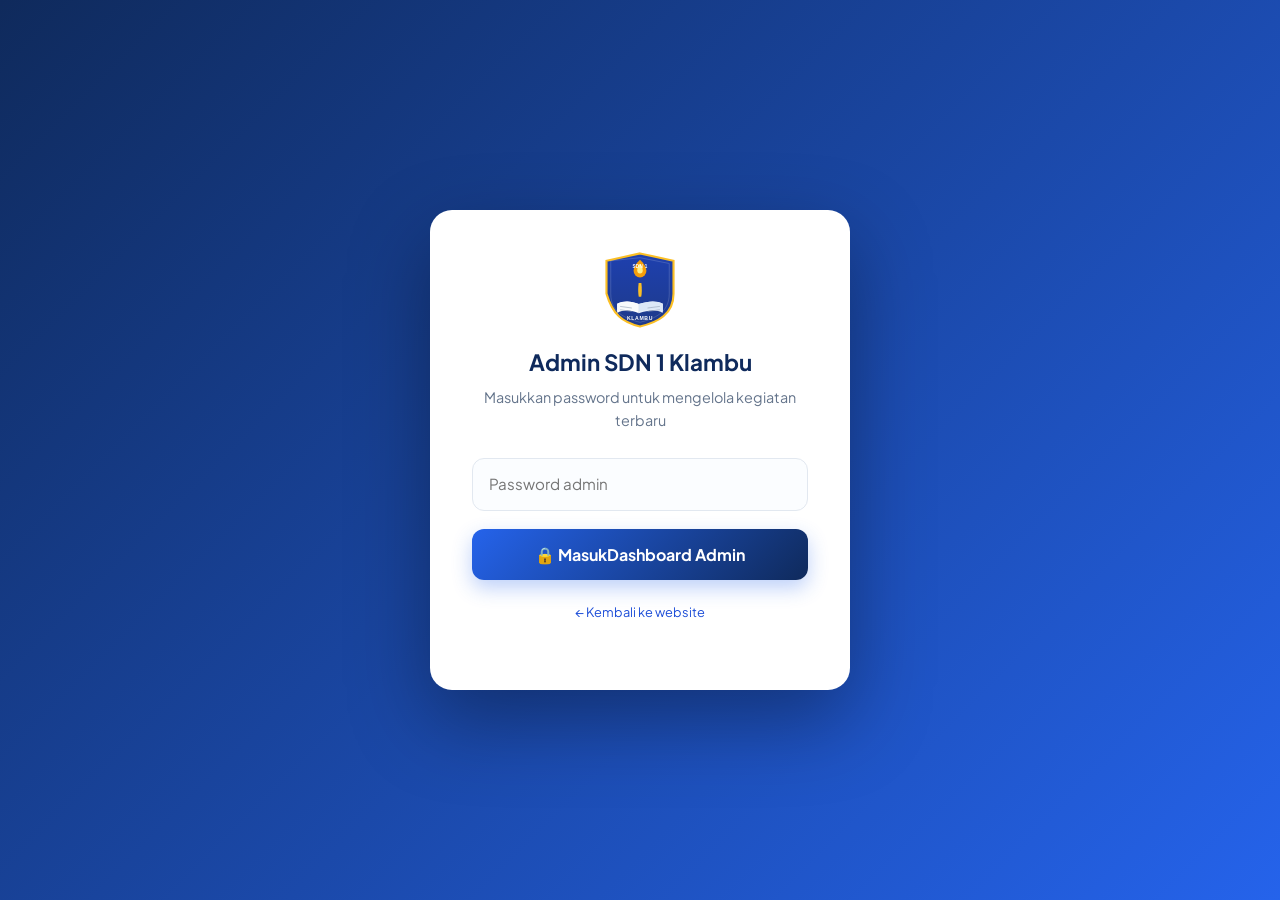
==== admin.html @ ebcdf9fa "Tambah panel admin + API kegiatan (simpan ke GitHub)" ====
<!DOCTYPE html>
<html lang="id">
<head>
<meta charset="UTF-8">
<meta name="viewport" content="width=device-width, initial-scale=1.0">
<title>Admin — SDN 1 Klambu</title>
<meta name="robots" content="noindex, nofollow">
<link rel="icon" type="image/svg+xml" href="assets/img/logo.svg">
<link href="https://fonts.googleapis.com/css2?family=Plus+Jakarta+Sans:wght@400;500;600;700;800&display=swap" rel="stylesheet">
<style>
:root{
  --blue-900:#0f2a5c;--blue-700:#1d4ed8;--blue-600:#2563eb;--blue-50:#eff6ff;--blue-100:#dbeafe;
  --gold-500:#f59e0b;--gold-400:#fbbf24;--green-500:#10b981;--red-500:#ef4444;
  --ink:#1e293b;--mute:#64748b;--bg:#f6f8fc;--card:#fff;--line:#e2e8f0;--radius:16px;
  --shadow-sm:0 2px 10px rgba(15,42,92,.07);--shadow-md:0 10px 30px rgba(15,42,92,.12);
}
*{margin:0;padding:0;box-sizing:border-box}
body{font-family:'Plus Jakarta Sans','Segoe UI',system-ui,sans-serif;background:var(--bg);color:var(--ink);line-height:1.6}
a{color:var(--blue-700);text-decoration:none}
img{max-width:100%;display:block}

/* login */
.login-wrap{min-height:100vh;display:grid;place-items:center;background:linear-gradient(135deg,var(--blue-900),var(--blue-600));padding:1.5rem}
.login-card{background:#fff;border-radius:22px;padding:2.6rem;max-width:420px;width:100%;box-shadow:0 30px 80px rgba(0,0,0,.35);text-align:center}
.login-card img{width:78px;margin:0 auto 1rem}
.login-card h1{font-size:1.4rem;color:var(--blue-900);margin-bottom:.3rem}
.login-card p{color:var(--mute);font-size:.9rem;margin-bottom:1.6rem}
.input{width:100%;padding:.85rem 1.05rem;border:1.5px solid var(--line);border-radius:12px;font:inherit;font-size:.95rem;background:#fbfdff;transition:.2s}
.input:focus{outline:none;border-color:var(--blue-600);box-shadow:0 0 0 4px var(--blue-100)}
.btn{display:inline-flex;align-items:center;justify-content:center;gap:.5rem;padding:.8rem 1.4rem;border:none;border-radius:12px;font:inherit;font-weight:700;cursor:pointer;transition:.2s}
.btn-primary{background:linear-gradient(135deg,var(--blue-600),var(--blue-900));color:#fff;width:100%;box-shadow:0 8px 20px rgba(37,99,235,.3)}
.btn-primary:hover{transform:translateY(-2px)}
.btn-gold{background:linear-gradient(135deg,var(--gold-400),var(--gold-500));color:#3b2705}
.btn-red{background:var(--red-500);color:#fff}
.btn-sm{padding:.5rem .9rem;font-size:.85rem;border-radius:10px}
.error-msg{background:#fef2f2;color:#b91c1c;border:1px solid #fecaca;padding:.7rem 1rem;border-radius:10px;font-size:.88rem;margin-top:1rem;display:none}

/* dashboard */
.header{background:var(--blue-900);color:#fff;padding:1rem 0}
.header .wrap{width:min(1080px,94%);margin:auto;display:flex;align-items:center;justify-content:space-between;gap:1rem;flex-wrap:wrap}
.header .brand{display:flex;gap:.75rem;align-items:center}
.header img{width:44px;height:44px}
.header strong{display:block;font-size:1.05rem}
.header span{font-size:.75rem;color:#9db6e4;letter-spacing:.05em}
.dash{width:min(1080px,94%);margin:2rem auto 4rem}
.panel{background:var(--card);border:1px solid var(--line);border-radius:var(--radius);box-shadow:var(--shadow-sm);padding:1.8rem;margin-bottom:1.6rem}
.panel h2{font-size:1.15rem;color:var(--blue-900);margin-bottom:1.2rem;display:flex;align-items:center;gap:.6rem}
label{display:block;font-weight:600;font-size:.86rem;margin:.9rem 0 .35rem;color:var(--blue-900)}
textarea.input{resize:vertical;min-height:110px}
.row{display:grid;grid-template-columns:1fr 1fr;gap:1rem}
.form-actions{display:flex;gap:.8rem;margin-top:1.4rem;flex-wrap:wrap}
.hidden{display:none!important}

/* preview upload */
.up-zone{border:2px dashed var(--line);border-radius:14px;padding:1.2rem;text-align:center;color:var(--mute);font-size:.9rem;cursor:pointer;transition:.2s;margin-top:.4rem}
.up-zone:hover{border-color:var(--blue-600);color:var(--blue-700);background:var(--blue-50)}
.up-preview{margin-top:.9rem;display:none}
.up-preview img{max-height:180px;margin:auto;border-radius:10px;box-shadow:var(--shadow-sm)}

/* list kegiatan */
.keg-item{display:flex;gap:1.1rem;padding:1rem;border:1px solid var(--line);border-radius:14px;margin-bottom:.9rem;align-items:center;background:#fbfdff}
.keg-item img{width:110px;height:78px;object-fit:cover;border-radius:10px;flex-shrink:0}
.keg-item .info{flex:1;min-width:0}
.keg-item h3{font-size:.98rem;color:var(--blue-900);line-height:1.35}
.keg-item .meta{font-size:.78rem;color:var(--mute);margin:.25rem 0 .5rem}
.keg-item .acts{display:flex;gap:.5rem;flex-shrink:0}
.badge{display:inline-block;font-size:.72rem;font-weight:700;padding:.15rem .6rem;border-radius:999px;background:var(--blue-50);color:var(--blue-700);border:1px solid var(--blue-100)}
.toast{position:fixed;bottom:1.4rem;left:50%;transform:translateX(-50%) translateY(80px);background:var(--ink);color:#fff;padding:.8rem 1.5rem;border-radius:999px;font-size:.9rem;box-shadow:var(--shadow-md);transition:.35s;opacity:0;z-index:99}
.toast.show{transform:translateX(-50%);opacity:1}
@media(max-width:640px){.row{grid-template-columns:1fr}.keg-item{flex-direction:column;align-items:stretch}.keg-item .acts{justify-content:flex-end}}
</style>
</head>
<body>

<!-- ============ LOGIN ============ -->
<div class="login-wrap" id="loginView">
  <div class="login-card">
    <img src="assets/img/logo.svg" alt="Logo SDN 1 Klambu">
    <h1>Admin SDN 1 Klambu</h1>
    <p>Masukkan password untuk mengelola kegiatan terbaru</p>
    <form id="loginForm">
      <input class="input" type="password" id="pwd" placeholder="Password admin" autocomplete="current-password" required>
      <div class="error-msg" id="loginErr">Password salah, coba lagi.</div>
      <button class="btn btn-primary" style="margin-top:1.1rem" type="submit">🔒 MasukDashboard Admin</button>
    </form>
    <p style="margin-top:1.4rem;font-size:.8rem"><a href="index.html">← Kembali ke website</a></p>
  </div>
</div>

<!-- ============ DASHBOARD ============ -->
<div id="dashView" class="hidden">
  <header class="header">
    <div class="wrap">
      <div class="brand">
        <img src="assets/img/logo.svg" alt="">
        <div><strong>Dashboard Admin</strong><span>SDN 1 KLAMBU · Kelola Kegiatan</span></div>
      </div>
      <div style="display:flex;gap:.6rem;flex-wrap:wrap">
        <a href="index.html" class="btn btn-sm" style="background:rgba(255,255,255,.14);color:#fff">Lihat Website ↗</a>
        <button class="btn btn-sm btn-gold" id="logoutBtn">Keluar</button>
      </div>
    </div>
  </header>

  <main class="dash">
    <!-- Form tambah/edit -->
    <div class="panel">
      <h2 id="formTitle">➕ Tambah Kegiatan Baru</h2>
      <form id="kegForm">
        <input type="hidden" id="itemId">
        <div class="row">
          <div>
            <label for="fJudul">Judul Kegiatan *</label>
            <input class="input" id="fJudul" required placeholder="cth: Lomba Ceria HUT RI ke-80">
          </div>
          <div>
            <label for="fTanggal">Tanggal *</label>
            <input class="input" id="fTanggal" type="date" required>
          </div>
        </div>
        <div class="row">
          <div>
            <label for="fKategori">Kategori</label>
            <select class="input" id="fKategori">
              <option>Kegiatan</option>
              <option>Prestasi</option>
              <option>Kurikulum</option>
              <option>Pengumuman</option>
            </select>
          </div>
          <div>
            <label for="fGambar">Foto Kegiatan</label>
            <div class="up-zone" id="upZone">📷 Klik untuk pilih foto (JPG/PNG, maks 4MB)</div>
            <input type="file" id="fGambar" accept="image/*" class="hidden">
            <div class="up-preview" id="upPreview"><img alt="pratinjau"></div>
            <input type="hidden" id="fGambarUrl">
          </div>
        </div>
        <label for="fIsi">Isi / Ringkasan *</label>
        <textarea class="input" id="fIsi" required placeholder="Tulis cerita atau ringkasan kegiatan..."></textarea>
        <div class="form-actions">
          <button type="submit" class="btn btn-primary" style="width:auto" id="saveBtn">💾 Simpan Kegiatan</button>
          <button type="button" class="btn btn-sm" id="resetBtn" style="background:var(--line);color:var(--ink)">Bersihkan Form</button>
        </div>
      </form>
    </div>

    <!-- Daftar kegiatan -->
    <div class="panel">
      <h2>📋 Daftar Kegiatan <span class="badge" id="cnt">0</span></h2>
      <div id="list">Memuat…</div>
    </div>
  </main>
  <div class="toast" id="toast"></div>
</div>

<script>
const API = '/api/kegiatan';
let sessionPwd = sessionStorage.getItem('adminPwd') || '';
let editingId = null;

const $ = s => document.querySelector(s);

function toast(msg, ok=true){
  const t = $('#toast');
  t.textContent = msg;
  t.style.background = ok ? '#10b981' : '#ef4444';
  t.classList.add('show');
  setTimeout(()=>t.classList.remove('show'), 2600);
}

async function api(action, extra={}){
  const res = await fetch(API, {
    method:'POST',
    headers:{'Content-Type':'application/json','X-Admin-Password':sessionPwd},
    body: JSON.stringify({action, ...extra})
  });
  const json = await res.json().catch(()=>({error:' Respons tidak valid'}));
  if(!res.ok) throw new Error(json.error || 'Gagal terhubung');
  return json;
}

/* ---------- LOGIN ---------- */
$('#loginForm').addEventListener('submit', async e=>{
  e.preventDefault();
  sessionPwd = $('#pwd').value;
  try{
    await api('check');
    sessionStorage.setItem('adminPwd', sessionPwd);
    showDash();
  }catch(err){
    $('#loginErr').style.display = 'block';
  }
});

function showDash(){
  $('#loginView').classList.add('hidden');
  $('#dashView').classList.remove('hidden');
  loadList();
}

$('#logoutBtn').addEventListener('click', ()=>{
  sessionStorage.removeItem('adminPwd');
  location.reload();
});

/* ---------- LIST ---------- */
async function loadList(){
  try{
    const res = await fetch(API + '?t=' + Date.now());
    const {items} = await res.json();
    render(items);
  }catch{ $('#list').textContent = 'Gagal memuat data.'; }
}

function esc(s){ const d=document.createElement('div'); d.textContent=s||''; return d.innerHTML; }

function render(items){
  $('#cnt').textContent = items.length;
  if(!items.length){ $('#list').innerHTML = '<p style="color:var(--mute)">Belum ada kegiatan. Tambahkan lewat form di atas.</p>'; return; }
  $('#list').innerHTML = items.map(it=>`
    <div class="keg-item">
      ${it.gambar ? `<img src="${esc(it.gambar)}" alt="">` : `<div style="width:110px;height:78px;border-radius:10px;background:var(--blue-100);display:grid;place-items:center;font-size:1.6rem">🏫</div>`}
      <div class="info">
        <h3>${esc(it.judul)}</h3>
        <div class="meta">${new Date(it.tanggal).toLocaleDateString('id-ID',{day:'numeric',month:'long',year:'numeric'})} · ${esc(it.kategori||'Kegiatan')}</div>
        <p style="font-size:.85rem;color:var(--mute)">${esc((it.isi||'').slice(0,120))}${(it.isi||'').length>120?'…':''}</p>
      </div>
      <div class="acts">
        <button class="btn btn-sm" style="background:var(--blue-50);color:var(--blue-700);border:1px solid var(--blue-100)" onclick="editItem('${it.id}')">✏️ Edit</button>
        <button class="btn btn-sm btn-red" onclick="delItem('${it.id}')">🗑 Hapus</button>
      </div>
    </div>`).join('');
  window._items = Object.fromEntries(items.map(i=>[i.id,i]));
}

function editItem(id){
  const it = window._items[id]; if(!it) return;
  editingId = id;
  $('#formTitle').textContent = '✏️ Edit Kegiatan';
  $('#itemId').value = it.id;
  $('#fJudul').value = it.judul || '';
  $('#fTanggal').value = it.tanggal || '';
  $('#fKategori').value = it.kategori || 'Kegiatan';
  $('#fIsi').value = it.isi || '';
  $('#fGambarUrl').value = it.gambar || '';
  if(it.gambar){ $('#upPreview img').src = it.gambar; $('#upPreview').style.display='block'; }
  window.scrollTo({top:0, behavior:'smooth'});
  toast('Mode edit: ' + it.judul);
}

async function delItem(id){
  if(!confirm('Yakin hapus kegiatan ini?')) return;
  try{
    await api('delete', {id});
    toast('Kegiatan dihapus');
    loadList();
  }catch(e){ toast(e.message, false); }
}

/* ---------- UPLOAD ---------- */
$('#upZone').addEventListener('click', ()=>$('#fGambar').click());
$('#fGambar').addEventListener('change', async e=>{
  const file = e.target.files[0]; if(!file) return;
  if(file.size > 4*1024*1024){ toast('Maksimal 4MB', false); return; }
  $('#upZone').textContent = '⏳ Mengunggah…';
  const b64 = await new Promise(r=>{ const fr=new FileReader(); fr.onload=()=>r(fr.result.split(',')[1]); fr.readAsDataURL(file); });
  try{
    const {url} = await api('upload', {filename:file.name, dataBase64:b64});
    $('#fGambarUrl').value = url;
    $('#upPreview img').src = url; $('#upPreview').style.display='block';
    $('#upZone').textContent = '✅ Terunggah — klik untuk ganti';
    toast('Foto terunggah');
  }catch(err){ $('#upZone').textContent = '📷 Klik untuk pilih foto'; toast(err.message,false); }
});

/* ---------- SAVE ---------- */
$('#kegForm').addEventListener('submit', async e=>{
  e.preventDefault();
  const item = {
    judul: $('#fJudul').value.trim(),
    tanggal: $('#fTanggal').value,
    kategori: $('#fKategori').value,
    isi: $('#fIsi').value.trim(),
    gambar: $('#fGambarUrl').value
  };
  if(editingId){ item.id = editingId; await api('update', {item}); toast('Kegiatan diperbarui'); }
  else { await api('add', {item}); toast('Kegiatan ditambahkan'); }
  resetForm(); loadList();
});

function resetForm(){
  editingId = null;
  $('#kegForm').reset();
  $('#formTitle').textContent = '➕ Tambah Kegiatan Baru';
  $('#fGambarUrl').value = '';
  $('#upPreview').style.display='none';
  $('#upZone').textContent = '📷 Klik untuk pilih foto (JPG/PNG, maks 4MB)';
}
$('#resetBtn').addEventListener('click', resetForm);

/* auto login */
if(sessionPwd){ api('check').then(showDash).catch(()=>sessionStorage.removeItem('adminPwd')); }
</script>
</body>
</html>
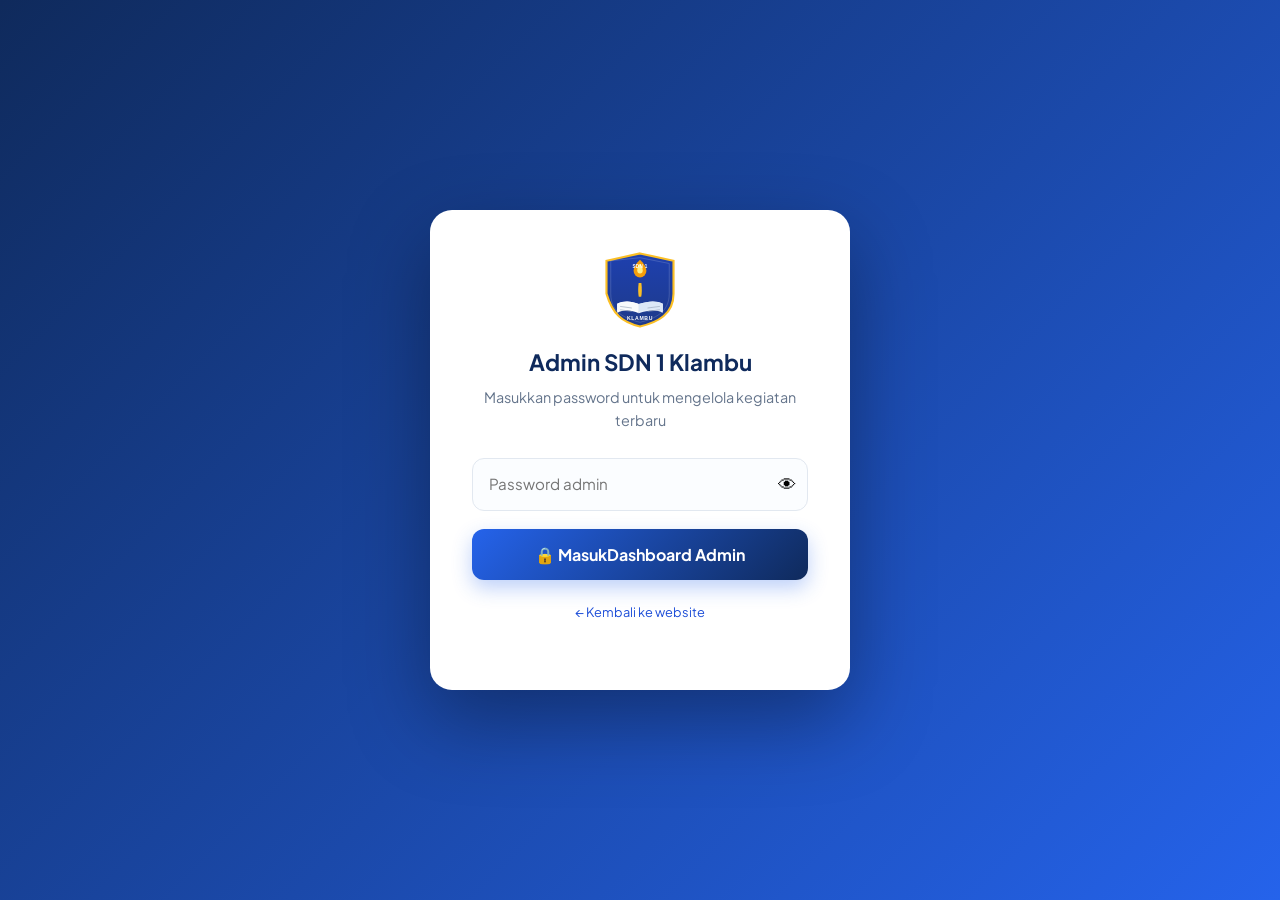
==== commit 3e0834c9: "Admin: tombol Simpan pending, mata sandi, galeri dinamis+keterangan, unduh formulir PPDB, menu stabi" ====
--- a/admin.html
+++ b/admin.html
@@ -65,9 +65,43 @@
 .keg-item .meta{font-size:.78rem;color:var(--mute);margin:.25rem 0 .5rem}
 .keg-item .acts{display:flex;gap:.5rem;flex-shrink:0}
 .badge{display:inline-block;font-size:.72rem;font-weight:700;padding:.15rem .6rem;border-radius:999px;background:var(--blue-50);color:var(--blue-700);border:1px solid var(--blue-100)}
+
+.simpan-row{display:flex;align-items:center;gap:1rem;margin-top:1.4rem;padding-top:1.2rem;border-top:2px dashed var(--line);flex-wrap:wrap}
+.simpan-row .tersimpan{color:#065f46;font-weight:700}
+.guru-row .status-ganti{font-size:.72rem;color:var(--gold-500);font-weight:700}
+.simpan-row{display:flex;align-items:center;gap:1rem;margin-top:1.4rem;padding-top:1.2rem;border-top:2px dashed var(--line);flex-wrap:wrap}
+.simpan-row .tersimpan{color:#065f46;font-weight:700}
+.guru-row .status-ganti{font-size:.72rem;color:var(--gold-500);font-weight:700}
+/* tabs */
+.tabs{display:flex;gap:.5rem;margin-bottom:1.6rem;flex-wrap:wrap}
+.tab-btn{padding:.7rem 1.3rem;border-radius:12px;border:1.5px solid var(--line);background:#fff;font:inherit;font-weight:700;font-size:.9rem;color:var(--mute);cursor:pointer;transition:.2s}
+.tab-btn.active{background:var(--blue-700);border-color:var(--blue-700);color:#fff}
+.tab-view{display:none}
+.tab-view.active{display:block}
+.img-slot{display:flex;gap:1.1rem;align-items:center;padding:1rem;border:1px solid var(--line);border-radius:14px;margin-bottom:1rem;background:#fbfdff;flex-wrap:wrap}
+.img-slot img{width:120px;height:80px;object-fit:cover;border-radius:10px;background:var(--blue-100)}
+.img-slot.oval img{width:80px;height:80px}
+.img-slot .info{flex:1;min-width:180px}
+.img-slot h3{font-size:.95rem;color:var(--blue-900)}
+.img-slot p{font-size:.8rem;color:var(--mute)}
+.guru-row{display:flex;gap:1rem;align-items:center;padding:1rem;border:1px solid var(--line);border-radius:14px;margin-bottom:.9rem;background:#fbfdff;flex-wrap:wrap}
+.guru-row img{width:64px;height:64px;border-radius:50%;object-fit:cover;background:var(--blue-100)}
+.guru-row input{flex:1;min-width:140px}
 .toast{position:fixed;bottom:1.4rem;left:50%;transform:translateX(-50%) translateY(80px);background:var(--ink);color:#fff;padding:.8rem 1.5rem;border-radius:999px;font-size:.9rem;box-shadow:var(--shadow-md);transition:.35s;opacity:0;z-index:99}
 .toast.show{transform:translateX(-50%);opacity:1}
-@media(max-width:640px){.row{grid-template-columns:1fr}.keg-item{flex-direction:column;align-items:stretch}.keg-item .acts{justify-content:flex-end}}
+@media(max-width:640px){
+  .row{grid-template-columns:1fr}
+  .keg-item{flex-direction:column;align-items:stretch}
+  .keg-item .acts{justify-content:flex-end}
+  .login-card{padding:1.8rem 1.3rem}
+  .panel{padding:1.3rem}
+  .img-slot{flex-direction:column;align-items:flex-start}
+  .guru-row{flex-direction:column;align-items:stretch}
+  .tabs{gap:.4rem}
+  .tab-btn{padding:.55rem .9rem;font-size:.82rem;flex:1;min-width:30%}
+  table{font-size:.8rem}
+  th,td{padding:.5rem .4rem!important}
+}
 </style>
 </head>
 <body>
@@ -79,7 +113,10 @@
     <h1>Admin SDN 1 Klambu</h1>
     <p>Masukkan password untuk mengelola kegiatan terbaru</p>
     <form id="loginForm">
-      <input class="input" type="password" id="pwd" placeholder="Password admin" autocomplete="current-password" required>
+      <div style="position:relative">
+        <input class="input" type="password" id="pwd" placeholder="Password admin" autocomplete="current-password" required style="padding-right:3rem">
+        <button type="button" id="togglePwd" aria-label="Lihat sandi" style="position:absolute;right:12px;top:50%;transform:translateY(-50%);background:none;border:none;cursor:pointer;font-size:1.15rem;line-height:1">👁</button>
+      </div>
       <div class="error-msg" id="loginErr">Password salah, coba lagi.</div>
       <button class="btn btn-primary" style="margin-top:1.1rem" type="submit">🔒 MasukDashboard Admin</button>
     </form>
@@ -101,6 +138,7 @@
       </div>
     </div>
   </header>
+<div class="menu-backdrop" onclick="document.querySelector('.burger').click()"></div>
 
   <main class="dash">
     <!-- Form tambah/edit -->
@@ -150,11 +188,297 @@
       <h2>📋 Daftar Kegiatan <span class="badge" id="cnt">0</span></h2>
       <div id="list">Memuat…</div>
     </div>
-  </main>
+  
+  <!-- TABS -->
+  <div class="tabs">
+    <button class="tab-btn active" data-tab="tab-keg">📋 Kegiatan</button>
+    <button class="tab-btn" data-tab="tab-img">🖼️ Gambar Situs</button>
+    <button class="tab-btn" data-tab="tab-guru">👨‍🏫 Data Guru</button>
+    <button class="tab-btn" data-tab="tab-set">⚙️ Pengaturan</button>
+    <button class="tab-btn" data-tab="tab-ppdb">📨 Pendaftar PPDB</button>
+  </div>
+
+  <!-- TAB: GAMBAR SITUS -->
+  <div class="tab-view" id="tab-img">
+    <div class="panel">
+      <h2>🖼️ Gambar Utama Website</h2>
+      <p style="color:var(--mute);font-size:.88rem;margin-bottom:1.2rem">Gambar yang Anda unggah di sini langsung mengganti tampilan website (mungkin perlu refresh 1–2 menit karena cache).</p>
+      <div class="img-slot oval">
+        <img id="img-logo" src="assets/img/logo.svg" alt="logo">
+        <div class="info"><h3>Logo Sekolah</h3><p>Tampil di pojok kiri atas &amp; footer (disarankan persegi/PNG)</p><a href="index.html" target="_blank" style="font-size:.78rem">Lihat di beranda ↗</a></div>
+        <div style="display:flex;gap:.5rem"><button class="btn btn-sm btn-gold" onclick="pickSlot('logo')">Ganti</button><button class="btn btn-sm" style="background:var(--line)" onclick="resetSlot('logo')">↩ Kembali</button></div>
+      </div>
+      <div class="img-slot">
+        <img id="img-hero" src="assets/img/hero-sekolah.svg" alt="hero">
+        <div class="info"><h3>Foto Utama (Hero Beranda)</h3><p>Latar besar di halaman beranda — disarankan foto gedung/kegiatan lebar (1600×900+)</p><a href="index.html" target="_blank" style="font-size:.78rem">Lihat di beranda ↗</a></div>
+        <div style="display:flex;gap:.5rem"><button class="btn btn-sm btn-gold" onclick="pickSlot('hero')">Ganti</button><button class="btn btn-sm" style="background:var(--line)" onclick="resetSlot('hero')">↩ Kembali</button></div>
+      </div>
+      <div class="img-slot oval">
+        <img id="img-kepsek" src="assets/img/kepsek-asli.jpg" alt="kepsek">
+        <div class="info"><h3>Foto Kepala Sekolah</h3><p>Tampil di sambutan beranda &amp; halaman profil</p><a href="profil.html" target="_blank" style="font-size:.78rem">Lihat di profil ↗</a> · <a href="index.html" target="_blank" style="font-size:.78rem">Beranda ↗</a></div>
+        <div style="display:flex;gap:.5rem"><button class="btn btn-sm btn-gold" onclick="pickSlot('kepsek')">Ganti</button><button class="btn btn-sm" style="background:var(--line)" onclick="resetSlot('kepsek')">↩ Kembali</button></div>
+      </div>
+
+      <h2 style="margin-top:1.8rem;font-size:1.05rem">🖼️ Foto Galeri &amp; Program</h2>
+      <p style="color:var(--mute);font-size:.86rem;margin-bottom:1rem">Unggah foto kegiatan untuk galeri website. Tulis keterangan singkat di kolom yang tersedia, lalu klik <strong>Simpan</strong>.</p>
+      <div id="galeriSlots"></div>
+      <div style="margin-top:1rem;display:flex;gap:.8rem;flex-wrap:wrap">
+        <button class="btn btn-sm btn-gold" onclick="tambahSlotGaleri()">➕ Tambah Foto Galeri</button>
+      </div>
+      <div class="simpan-row">
+        <button class="btn btn-primary" id="simpanGambarBtn">💾 Simpan Perubahan Gambar</button>
+        <span id="gambarStatus" style="font-size:.85rem;color:var(--mute)"></span>
+      </div>
+    </div>
+  </div>
+
+  <!-- TAB: DATA GURU -->
+  <div class="tab-view" id="tab-guru">
+    <div class="panel">
+      <h2>👨‍🏫 Data Guru &amp; Tenaga Kependidikan</h2>
+      <div id="guruList">Memuat…</div>
+      <div style="margin-top:1.2rem;display:flex;gap:.8rem;flex-wrap:wrap">
+        <button class="btn btn-primary" style="width:auto" onclick="addGuru()">➕ Tambah Guru</button>
+        <button class="btn btn-gold" style="width:auto" id="simpanGuruBtn">💾 Simpan Perubahan Data Guru</button>
+      </div>
+    </div>
+  </div>
+
+  <div class="tab-view" id="tab-set">
+    <div class="panel">
+      <h2>⚙️ Pengaturan Website</h2>
+      <label style="display:flex;align-items:center;gap:.7rem;margin:1rem 0;padding:1rem;border:1px solid var(--line);border-radius:12px;background:#fbfdff;cursor:pointer">
+        <input type="checkbox" id="setPpdb" style="width:20px;height:20px;accent-color:var(--blue-600)">
+        <span><strong>Buka Pendaftaran Siswa Baru (PPDB)</strong><br><small style="color:var(--mute)">Jika nonaktif, form pendaftaran online disembunyikan dari halaman PPDB.</small></span>
+      </label>
+      <label style="display:flex;align-items:center;gap:.7rem;margin:1rem 0;padding:1rem;border:1px solid var(--line);border-radius:12px;background:#fbfdff;cursor:pointer">
+        <input type="checkbox" id="setWa" style="width:20px;height:20px;accent-color:var(--blue-600)">
+        <span><strong>Tampilkan Tombol WhatsApp Mengambang</strong><br><small style="color:var(--mute)">Ikon hijau di pojok kiri bawah halaman website.</small></span>
+      </label>
+      <div class="form-group">
+        <label>Nomor WhatsApp Sekolah (untuk tombol &amp; form pesan)</label>
+        <input class="input" id="setWaNomor" placeholder="cth: 6281234567890">
+      </div>
+      <div class="form-group">
+        <label>Email Sekolah</label>
+        <input class="input" id="setEmail" placeholder="cth: sdn1klambu@gmail.com">
+      </div>
+      <div class="form-group">
+        <label>Telepon Sekolah</label>
+        <input class="input" id="setTelp" placeholder="cth: (0292) 123-456">
+      </div>
+      <div class="form-group">
+        <label>Alamat Lengkap</label>
+        <textarea class="input" id="setAlamat" rows="2"></textarea>
+      </div>
+      <button class="btn btn-primary" style="width:auto" id="simpanSet">💾 Simpan Pengaturan</button>
+    </div>
+  </div>
+
+  <div class="tab-view" id="tab-ppdb">
+    <div class="panel" style="margin-bottom:1.6rem">
+      <h2>📄 Formulir Pendaftaran (Unduhan Orang Tua)</h2>
+      <p style="color:var(--mute);font-size:.87rem;margin-bottom:1rem">Unggah formulir pendaftaran (PDF/JPG/DOCX). Tombol unduh akan muncul otomatis di halaman PPDB untuk orang tua yang ingin <strong>daftar langsung ke sekolah</strong>.</p>
+      <div class="img-slot" id="formulirSlot">
+        <div style="width:120px;height:80px;border-radius:10px;background:var(--blue-50);display:grid;place-items:center;font-size:2rem;flex-shrink:0">📄</div>
+        <div class="info">
+          <h3 id="formulirNama">Belum ada formulir terunggah</h3>
+          <p id="formulirInfo">Unggah file untuk mengaktifkan tombol unduh di halaman PPDB.</p>
+        </div>
+        <button class="btn btn-sm btn-gold" id="btnFormulir">📤 Unggah / Ganti Formulir</button>
+      </div>
+      <input type="file" id="formulirFile" accept=".pdf,.doc,.docx,.jpg,.jpeg,.png" class="hidden">
+    </div>
+    <div class="panel">
+      <h2>📨 Pendaftar PPDB Online</h2>
+      <div style="display:flex;gap:.8rem;align-items:center;margin-bottom:1rem;flex-wrap:wrap">
+        <button class="btn btn-sm" id="refreshPpdb" style="background:var(--line)">🔄 Muat Ulang</button>
+        <span class="badge" id="ppdbCount">0 pendaftar</span>
+      </div>
+      <div style="overflow-x:auto">
+        <table style="width:100%;border-collapse:collapse;font-size:.88rem" id="ppdbTable">
+          <thead><tr style="text-align:left;background:var(--blue-50)">
+            <th style="padding:.7rem">Kode</th><th style="padding:.7rem">Nama</th><th style="padding:.7rem">Wali</th><th style="padding:.7rem">WA</th><th style="padding:.7rem">Status</th><th style="padding:.7rem">Aksi</th>
+          </tr></thead>
+          <tbody id="ppdbRows"><tr><td colspan="6" style="padding:1rem;color:var(--mute)">Klik "Muat Ulang" untuk memuat data.</td></tr></tbody>
+        </table>
+      </div>
+    </div>
+  </div>
+
+  <input type="file" id="slotFile" accept="image/*" class="hidden">
+  <input type="file" id="galeriFile" accept="image/*" class="hidden">
+  <input type="file" id="kegFotoFile" accept="image/*" class="hidden">
+  <input type="file" id="guruFile" accept="image/*" class="hidden">
+</main>
   <div class="toast" id="toast"></div>
 </div>
 
 <script>
+
+/* ================= TABS ================= */
+document.querySelectorAll('.tab-btn').forEach(b=>{
+  b.addEventListener('click', ()=>{
+    document.querySelectorAll('.tab-btn').forEach(x=>x.classList.remove('active'));
+    document.querySelectorAll('.tab-view').forEach(x=>x.classList.remove('active'));
+    b.classList.add('active');
+    document.getElementById(b.dataset.tab).classList.add('active');
+    if(b.dataset.tab==='tab-img') loadSitus();
+    if(b.dataset.tab==='tab-guru') loadGuru();
+    if(b.dataset.tab==='tab-set') loadSet();
+    if(b.dataset.tab==='tab-ppdb') loadPpdb();
+    if(b.dataset.tab==='tab-ppdb') muatFormulir();
+    if(b.dataset.tab==='tab-img') renderGaleriSlots();
+  });
+});
+
+/* ================= GAMBAR SITUS ================= */
+const DEFAULT_SITUS = { logo:'assets/img/logo.svg', hero:'assets/img/hero-sekolah.svg', kepsek:'assets/img/kepsek-asli.jpg' };
+let situsCache = null;
+const SITUS_API = '/api/situs';
+
+async function loadSitus(){
+  if(situsCache){ applySitus(situsCache); return; }
+  try{
+    const res = await fetch(SITUS_API + '?t=' + Date.now());
+    situsCache = await res.json();
+  }catch{ situsCache = {...DEFAULT_SITUS}; }
+  applySitus(situsCache);
+}
+
+function applySitus(s){
+  const set=(id,v)=>{ const el=document.getElementById(id); if(el&&v) el.src=v; };
+  set('img-logo', s.logo); set('img-hero', s.hero); set('img-kepsek', s.kepsek);
+}
+
+let slotTarget = null;
+function pickSlot(slot){
+  slotTarget = slot;
+  document.getElementById('slotFile').value = '';
+  document.getElementById('slotFile').click();
+}
+
+document.getElementById('slotFile').addEventListener('change', async e=>{
+  const file = e.target.files[0]; if(!file || !slotTarget) return;
+  if(file.size > 4*1024*1024){ toast('Maksimal 4MB', false); return; }
+  const btn = document.querySelector('#tab-img .panel') || null;
+  toast('Mengunggah gambar...');
+  const b64 = await new Promise(r=>{ const fr=new FileReader(); fr.onload=()=>r(fr.result.split(',')[1]); fr.readAsDataURL(file); });
+  try{
+    const extra = slotTarget==='kepsek' ? {nama:'Kepala Sekolah'} : {};
+    const res = await api('upload-slot', {slot:slotTarget, dataBase64:b64, ...extra});
+    // api() di atas untuk kegiatan; kita pakai situs API
+    const res2 = await fetch(SITUS_API, {
+      method:'POST',
+      headers:{'Content-Type':'application/json','X-Admin-Password':sessionPwd},
+      body: JSON.stringify({action:'upload-slot', slot:slotTarget, dataBase64:b64, ...extra})
+    });
+    const json = await res2.json();
+    if(!res2.ok) throw new Error(json.error||'Gagal');
+    situsCache = json.situs;
+    applySitus(situsCache);
+    toast('Gambar berhasil diganti!');
+    const img = document.getElementById('img-'+slotTarget);
+    if(img) img.src = json.url + '?t=' + Date.now();
+  }catch(err){ toast(err.message, false); }
+});
+
+function resetSlot(slot){
+  if(!confirm('Kembalikan ke gambar bawaan?')) return;
+  fetch(SITUS_API, {
+    method:'POST',
+    headers:{'Content-Type':'application/json','X-Admin-Password':sessionPwd},
+    body: JSON.stringify({action:'reset-slot', slot})
+  }).then(r=>r.json()).then(json=>{
+    situsCache = json.situs; applySitus(situsCache);
+    toast('Gambar dikembalikan ke bawaan');
+  }).catch(e=>toast(e.message,false));
+}
+
+/* ================= DATA GURU ================= */
+const GURU_PRESETS = [
+  {nama:'Siti Aminah, S.Pd.SD', jabatan:'Guru Kelas 1'},
+  {nama:'Bambang Prawiro, S.Pd.', jabatan:'Guru Kelas 4'},
+  {nama:'Dwi Lestari, S.Pd.SD', jabatan:'Guru Kelas 6'}
+];
+
+async function loadGuru(){
+  try{
+    const res = await fetch(SITUS_API + '?t=' + Date.now());
+    const s = await res.json();
+    renderGuru(s.guru && s.guru.length ? s.guru : GURU_PRESETS);
+  }catch{ renderGuru(GURU_PRESETS); }
+}
+
+function renderGuru(guru){
+  const list = document.getElementById('guruList');
+  if(!guru.length){ list.innerHTML = '<p style="color:var(--mute)">Belum ada data guru.</p>'; return; }
+  list.innerHTML = guru.map((g,i)=>`
+    <div class="guru-row">
+      <img src="${g.foto || 'assets/img/kepsek-asli.jpg'}" alt="${g.nama}" onerror="this.src='assets/img/kepsek-asli.jpg'">
+      <div style="flex:1;min-width:140px">
+        <input class="input" id="guru-nama-${i}" value="${g.nama}" placeholder="Nama guru">
+        <input class="input" id="guru-jab-${i}" value="${g.jabatan}" placeholder="Jabatan" style="margin-top:.4rem">
+      </div>
+      <div style="display:flex;flex-direction:column;gap:.4rem">
+        <button class="btn btn-sm btn-gold" onclick="document.getElementById('guruFile').dataset.idx='${i}';document.getElementById('guruFile').click()">Ganti Foto</button>
+        <button class="btn btn-sm btn-red" onclick="delGuru(${i})">Hapus</button>
+      </div>
+    </div>`).join('');
+  window._guru = guru;
+}
+
+function addGuru(){
+  const s = situsCache || {};
+  s.guru = s.guru || [];
+  s.guru.push({nama:'Guru Baru', jabatan:'Guru Kelas', foto:''});
+  fetch(SITUS_API, {
+    method:'POST',
+    headers:{'Content-Type':'application/json','X-Admin-Password':sessionPwd},
+    body: JSON.stringify({action:'add-guru', guru:{nama:'Guru Baru', jabatan:'Guru Kelas', foto:''}})
+  }).then(r=>r.json()).then(json=>{
+    situsCache = json.situs;
+    renderGuru(situsCache.guru);
+    toast('Guru ditambahkan');
+  }).catch(e=>toast(e.message,false));
+}
+
+async function delGuru(idx){
+  if(!confirm('Hapus guru ini?')) return;
+  try{
+    const res = await fetch(SITUS_API, {
+      method:'POST',
+      headers:{'Content-Type':'application/json','X-Admin-Password':sessionPwd},
+      body: JSON.stringify({action:'delete-guru', index:idx})
+    });
+    const json = await res.json();
+    situsCache = json.situs;
+    renderGuru(situsCache.guru);
+    toast('Guru dihapus');
+  }catch(e){ toast(e.message,false); }
+}
+
+document.getElementById('guruFile').addEventListener('change', async e=>{
+  const idx = e.target.dataset.idx;
+  const file = e.target.files[0];
+  if(idx===undefined || !file) return;
+  if(file.size > 4*1024*1024){ toast('Maksimal 4MB', false); return; }
+  toast('Mengunggah foto guru...');
+  const b64 = await new Promise(r=>{ const fr=new FileReader(); fr.onload=()=>r(fr.result.split(',')[1]); fr.readAsDataURL(file); });
+  try{
+    const res = await fetch(SITUS_API, {
+      method:'POST',
+      headers:{'Content-Type':'application/json','X-Admin-Password':sessionPwd},
+      body: JSON.stringify({action:'set-guru', index:Number(idx), fotoBase64:b64})
+    });
+    const json = await res.json();
+    if(!res.ok) throw new Error(json.error||'Gagal');
+    situsCache = json.situs;
+    renderGuru(situsCache.guru);
+    toast('Foto guru diperbarui!');
+  }catch(err){ toast(err.message,false); }
+});
+
 const API = '/api/kegiatan';
 let sessionPwd = sessionStorage.getItem('adminPwd') || '';
 let editingId = null;
@@ -228,6 +552,7 @@
       </div>
       <div class="acts">
         <button class="btn btn-sm" style="background:var(--blue-50);color:var(--blue-700);border:1px solid var(--blue-100)" onclick="editItem('${it.id}')">✏️ Edit</button>
+        <button class="btn btn-sm btn-gold" onclick="gantiFotoKegiatan('${it.id}')">📷 Ganti Foto</button>
         <button class="btn btn-sm btn-red" onclick="delItem('${it.id}')">🗑 Hapus</button>
       </div>
     </div>`).join('');
@@ -299,6 +624,363 @@
 }
 $('#resetBtn').addEventListener('click', resetForm);
 
+
+/* ================= PENGATURAN (ON/OFF) ================= */
+async function loadSet(){
+  try{
+    const p = await (await fetch('/api/pengaturan?t='+Date.now())).json();
+    document.getElementById('setPpdb').checked = !!p.ppdbTerbuka;
+    document.getElementById('setWa').checked = !!p.waTampil;
+    document.getElementById('setWaNomor').value = p.waNomor || '';
+    document.getElementById('setEmail').value = p.email || '';
+    document.getElementById('setTelp').value = p.telepon || '';
+    document.getElementById('setAlamat').value = p.alamat || '';
+  }catch(e){ toast('Gagal memuat pengaturan', false); }
+}
+
+document.getElementById('simpanSet')?.addEventListener('click', async ()=>{
+  try{
+    const res = await fetch('/api/pengaturan', {
+      method:'POST',
+      headers:{'Content-Type':'application/json','X-Admin-Password':(sessionStorage.getItem('adminPwd')||'')},
+      body: JSON.stringify({
+        ppdbTerbuka: document.getElementById('setPpdb').checked,
+        waTampil: document.getElementById('setWa').checked,
+        waNomor: document.getElementById('setWaNomor').value.trim(),
+        email: document.getElementById('setEmail').value.trim(),
+        telepon: document.getElementById('setTelp').value.trim(),
+        alamat: document.getElementById('setAlamat').value.trim()
+      })
+    });
+    const j = await res.json();
+    if(!res.ok) throw new Error(j.error||'Gagal');
+    toast('Pengaturan tersimpan!');
+  }catch(e){ toast(e.message, false); }
+});
+
+/* ================= PENDAFTAR PPDB (ADMIN) ================= */
+async function loadPpdb(){
+  const rows = document.getElementById('ppdbRows');
+  try{
+    const res = await fetch('/api/ppdb', {
+      method:'POST',
+      headers:{'Content-Type':'application/json','X-Admin-Password':(sessionStorage.getItem('adminPwd')||'')},
+      body: JSON.stringify({action:'admin-list'})
+    });
+    const j = await res.json();
+    if(!res.ok) throw new Error(j.error||'Gagal');
+    const d = j.daftar || [];
+    document.getElementById('ppdbCount').textContent = d.length + ' pendaftar';
+    rows.innerHTML = d.length ? d.map(p=>`
+      <tr>
+        <td style="padding:.6rem"><strong>${p.id}</strong></td>
+        <td style="padding:.6rem">${p.nama}</td>
+        <td style="padding:.6rem">${p.wali||'-'}</td>
+        <td style="padding:.6rem">${p.wa||'-'}</td>
+        <td style="padding:.6rem">${p.status}</td>
+        <td style="padding:.6rem">
+          <select onchange="ubahStatus('${p.id}', this.value)">
+            ${['Menunggu verifikasi','Diterima','Cadangan','Ditolak'].map(s=>`<option ${s===p.status?'selected':''}>${s}</option>`).join('')}
+          </select>
+        </td>
+        <td style="padding:.6rem"><button class="btn btn-sm btn-red" onclick="delPpdb('${p.id}')">Hapus</button></td>
+      </tr>`).join('')
+    : '<tr><td colspan="7" style="padding:1rem;color:var(--mute)">Belum ada pendaftar.</td></tr>';
+  }catch(e){ rows.innerHTML = `<tr><td colspan="7" style="color:#b91c1c;padding:1rem">${e.message}</td></tr>`; }
+}
+
+async function ubahStatus(id, status){
+  try{
+    const res = await fetch('/api/ppdb', {
+      method:'POST',
+      headers:{'Content-Type':'application/json','X-Admin-Password':(sessionStorage.getItem('adminPwd')||'')},
+      body: JSON.stringify({action:'admin-status', id, status})
+    });
+    const j = await res.json();
+    if(!res.ok) throw new Error(j.error||'Gagal');
+    toast('Status ' + id + ' -> ' + status);
+    loadPpdb();
+  }catch(e){ toast(e.message, false); }
+}
+
+async function delPpdb(id){
+  if(!confirm('Hapus pendaftar ' + id + '?')) return;
+  try{
+    const res = await fetch('/api/ppdb', {
+      method:'POST',
+      headers:{'Content-Type':'application/json','X-Admin-Password':(sessionStorage.getItem('adminPwd')||'')},
+      body: JSON.stringify({action:'admin-delete', id})
+    });
+    const j = await res.json();
+    if(!res.ok) throw new Error(j.error||'Gagal');
+    toast('Pendaftar dihapus');
+    loadPpdb();
+  }catch(e){ toast(e.message, false); }
+}
+
+
+/* ================= GANTI FOTO KEGIATAN CEPAT ================= */
+async function gantiFotoKegiatan(id){
+  const inp = document.getElementById('kegFotoFile');
+  inp.value = '';
+  inp.dataset.id = id;
+  inp.click();
+}
+document.getElementById('kegFotoFile')?.addEventListener('change', async e=>{
+  const id = e.target.dataset.id;
+  const file = e.target.files[0];
+  if(!id || !file) return;
+  if(file.size > 4*1024*1024){ toast('Maksimal 4MB', false); return; }
+  toast('Mengunggah foto kegiatan...');
+  const b64 = await new Promise(r=>{ const fr=new FileReader(); fr.onload=()=>r(fr.result.split(',')[1]); fr.readAsDataURL(file); });
+  try{
+    // 1) unggah ke repo
+    const res = await fetch('/api/kegiatan', {
+      method:'POST',
+      headers:{'Content-Type':'application/json','X-Admin-Password':(sessionStorage.getItem('adminPwd')||'')},
+      body: JSON.stringify({action:'upload', filename:file.name, dataBase64:b64})
+    });
+    const j = await res.json();
+    if(!res.ok) throw new Error(j.error||'Gagal unggah');
+    // 2) update item kegiatan dengan URL baru
+    const item = window._items[id];
+    if(!item) throw new Error('Kegiatan tidak ditemukan');
+    item.gambar = j.url;
+    const res2 = await fetch('/api/kegiatan', {
+      method:'POST',
+      headers:{'Content-Type':'application/json','X-Admin-Password':(sessionStorage.getItem('adminPwd')||'')},
+      body: JSON.stringify({action:'update', item})
+    });
+    const j2 = await res2.json();
+    if(!res2.ok) throw new Error(j2.error||'Gagal simpan');
+    toast('Foto kegiatan diperbarui!');
+    loadList();
+  }catch(err){ toast(err.message, false); }
+});
+
+/* ================= PENDING + SIMPAN (gambar & guru) ================= */
+const pendingGaleri = [];
+const pendingKepsek = { fotoBase64: null, nama: null };
+let guruDraft = null;
+
+function tandaiGanti(elId){
+  const el = document.getElementById(elId);
+  if (el) { el.style.outline = '3px solid var(--gold-400)'; el.style.outlineOffset = '3px'; }
+}
+function tandaiTersimpan(elId){
+  const el = document.getElementById(elId);
+  if (el) { el.style.outline = '3px solid var(--green-500)'; el.style.outlineOffset = '3px';
+    setTimeout(()=>{ el.style.outline = ''; }, 2500); }
+}
+function setStatGbr(teks, ok){
+  const s = document.getElementById('gambarStatus');
+  if (s) { s.textContent = teks; s.className = ok ? 'tersimpan' : ''; }
+}
+
+/* ---- GALERI: slot dinamis ---- */
+function renderGaleriSlots(){
+  const wrap = document.getElementById('galeriSlots');
+  if (!wrap) return;
+  const s = situsCache || {};
+  const arr = Array.isArray(s.galeri) && s.galeri.length ? s.galeri : [{keterangan:'', foto:''}];
+  wrap.innerHTML = arr.map((g,i)=>`
+    <div class="img-slot" id="gslot-${i}">
+      <img id="gimg-${i}" src="${g.foto || 'assets/img/pramuka.svg'}" alt="${g.keterangan||'foto galeri'}" onerror="this.src='assets/img/pramuka.svg'">
+      <div class="info">
+        <h3>Foto ${i+1}</h3>
+        <input class="input" id="gket-${i}" placeholder="Keterangan foto (cth: Lomba 17 Agustus)" value="${g.keterangan||''}" style="margin-top:.4rem">
+      </div>
+      <div style="display:flex;flex-direction:column;gap:.4rem">
+        <button class="btn btn-sm btn-gold" onclick="pickGaleri(${i})">📤 Unggah Foto</button>
+        <button class="btn btn-sm btn-red" onclick="hapusSlotGaleri(${i})">Hapus</button>
+      </div>
+    </div>`).join('');
+  window._galeriDraft = arr.map(g => ({...g}));
+}
+function tambahSlotGaleri(){
+  (window._galeriDraft = window._galeriDraft || []).push({keterangan:'', foto:''});
+  renderGaleriSlots();
+}
+function hapusSlotGaleri(i){
+  if(!confirm('Hapus foto galeri ini?')) return;
+  window._galeriDraft.splice(i,1);
+  renderGaleriSlots();
+}
+function pickGaleri(i){
+  const inp = document.getElementById('galeriFile');
+  if (!inp) return;
+  inp.value=''; inp.dataset.idx = i; inp.click();
+}
+document.getElementById('galeriFile')?.addEventListener('change', async e=>{
+  const i = e.target.dataset.idx; const file = e.target.files[0];
+  if(i===undefined || !file) return;
+  if(file.size > 4*1024*1024){ toast('Maksimal 4MB', false); return; }
+  const dataURL = await new Promise(r=>{ const fr=new FileReader(); fr.onload=()=>r(fr.result); fr.readAsDataURL(file); });
+  window._galeriDraft[i].foto = dataURL;
+  window._galeriDraft[i].fotoBase64 = dataURL.split(',')[1];
+  const img = document.getElementById('gimg-'+i);
+  if(img) img.src = dataURL;
+  tandaiGanti('gslot-'+i);
+  setStatGbr('Ada perubahan belum disimpan — klik Simpan.');
+});
+
+function kumpulkanGaleri(){
+  const arr = window._galeriDraft || [];
+  arr.forEach((g,i)=>{
+    const inp = document.getElementById('gket-'+i);
+    if(inp) g.keterangan = inp.value.trim();
+  });
+  return arr.filter(g => g.foto);
+}
+
+/* tombol SIMPAN GAMBAR */
+document.getElementById('simpanGambarBtn')?.addEventListener('click', async ()=>{
+  const btn = document.getElementById('simpanGambarBtn');
+  btn.disabled = true; btn.textContent = '⏳ Menyimpan...';
+  try{
+    const res = await fetch(SITUS_API, {
+      method:'POST',
+      headers:{'Content-Type':'application/json','X-Admin-Password':sessionPwd},
+      body: JSON.stringify({action:'simpan-galeri', galeri: kumpulkanGaleri()})
+    });
+    const j = await res.json();
+    if(!res.ok) throw new Error(j.error||'Gagal');
+    situsCache = j.situs;
+    setStatGbr('✅ Tersimpan di website!', true);
+    toast('Gambar galeri tersimpan!');
+    renderGaleriSlots();
+  }catch(e){ setStatGbr('❌ ' + e.message, false); }
+  finally{ btn.disabled=false; btn.textContent='💾 Simpan Perubahan Gambar'; }
+});
+
+/* ---- GURU: draft + simpan sekali klik ---- */
+function renderGuruDraft(){
+  const list = document.getElementById('guruList');
+  if (!list) return;
+  const guru = guruDraft || [];
+  if(!guru.length){ list.innerHTML = '<p style="color:var(--mute)">Belum ada data guru.</p>'; return; }
+  list.innerHTML = guru.map((g,i)=>`
+    <div class="guru-row" id="gurorow-${i}">
+      <img src="${g.foto || 'assets/img/guru-avatar.svg'}" alt="${g.nama||'guru'}" onerror="this.src='assets/img/guru-avatar.svg'">
+      <div style="flex:1;min-width:140px">
+        <input class="input" id="guru-nama-${i}" value="${g.nama||''}" placeholder="Nama & gelar guru">
+        <input class="input" id="guru-jab-${i}" value="${g.jabatan||''}" placeholder="Jabatan" style="margin-top:.4rem">
+      </div>
+      <div style="display:flex;flex-direction:column;gap:.4rem">
+        ${g.fotoBase64 ? '<span class="status-ganti">Belum disimpan ★</span>' : ''}
+        <button class="btn btn-sm btn-gold" onclick="document.getElementById('guruFile').dataset.idx='${i}';document.getElementById('guruFile').click()">Ganti Foto</button>
+        <button class="btn btn-sm btn-red" onclick="hapusGuru(${i})">Hapus</button>
+      </div>
+    </div>`).join('');
+}
+async function loadGuru(){
+  try{
+    const res = await fetch(SITUS_API + '?t=' + Date.now());
+    const s = await res.json();
+    guruDraft = (s.guru && s.guru.length ? s.guru : []).map(g=>({...g, fotoBase64:null}));
+    renderGuruDraft();
+  }catch{ guruDraft = []; renderGuruDraft(); }
+}
+document.getElementById('guruFile')?.addEventListener('change', async e=>{
+  const i = e.target.dataset.idx; const file = e.target.files[0];
+  if(i===undefined || !file) return;
+  if(file.size > 4*1024*1024){ toast('Maksimal 4MB', false); return; }
+  const dataURL = await new Promise(r=>{ const fr=new FileReader(); fr.onload=()=>r(fr.result); fr.readAsDataURL(file); });
+  guruDraft[i].foto = dataURL;
+  guruDraft[i].fotoBase64 = dataURL.split(',')[1];
+  renderGuruDraft();
+  toast('Foto dimuat — klik Simpan Data Guru untuk menyimpan.');
+});
+async function addGuru(){
+  guruDraft = guruDraft || [];
+  guruDraft.push({nama:'Guru Baru', jabatan:'Guru Kelas', foto:'', fotoBase64:null});
+  renderGuruDraft();
+}
+async function hapusGuru(i){
+  if(!confirm('Hapus guru ini?')) return;
+  guruDraft.splice(i,1);
+  renderGuruDraft();
+}
+document.getElementById('simpanGuruBtn')?.addEventListener('click', async ()=>{
+  const btn = document.getElementById('simpanGuruBtn');
+  btn.disabled = true; btn.textContent = '⏳ Menyimpan...';
+  try{
+    guruDraft.forEach((g,i)=>{
+      const n = document.getElementById('guru-nama-'+i);
+      const j = document.getElementById('guru-jab-'+i);
+      if(n) g.nama = n.value.trim();
+      if(j) g.jabatan = j.value.trim();
+    });
+    const res = await fetch(SITUS_API, {
+      method:'POST',
+      headers:{'Content-Type':'application/json','X-Admin-Password':sessionPwd},
+      body: JSON.stringify({action:'simpan-guru', guru: guruDraft.map(g=>({nama:g.nama,jabatan:g.jabatan,fotoBase64:g.fotoBase64||null}))})
+    });
+    const j = await res.json();
+    if(!res.ok) throw new Error(j.error||'Gagal');
+    situsCache = j.situs;
+    toast('✅ Data guru tersimpan!');
+    loadGuru();
+  }catch(e){ toast(e.message, false); }
+  finally{ btn.disabled=false; btn.textContent='💾 Simpan Perubahan Data Guru'; }
+});
+
+
+/* ===== toggle lihat sandi ===== */
+document.getElementById('togglePwd')?.addEventListener('click', ()=>{
+  const p = document.getElementById('pwd');
+  const t = document.getElementById('togglePwd');
+  const show = p.type === 'password';
+  p.type = show ? 'text' : 'password';
+  t.textContent = show ? '🙈' : '👁';
+  t.setAttribute('aria-label', show ? 'Sembunyikan sandi' : 'Lihat sandi');
+});
+
+
+/* ================= FORMULIR PPDB ================= */
+async function muatFormulir(){
+  try{
+    const s = situsCache || await (await fetch(SITUS_API + '?t=' + Date.now())).json();
+    const f = s.formulirPpdb;
+    const nama = document.getElementById('formulirNama');
+    const info = document.getElementById('formulirInfo');
+    if(f && f.url){
+      nama.textContent = '📄 ' + (f.nama || 'Formulir Pendaftaran');
+      info.innerHTML = `Terunggah — <a href="${f.url}" target="_blank" rel="noopener">pratinjau file ↗</a>`;
+      document.getElementById('btnFormulir').textContent = '📤 Ganti Formulir';
+    } else {
+      nama.textContent = 'Belum ada formulir terunggah';
+      info.textContent = 'Unggah file untuk mengaktifkan tombol unduh di halaman PPDB.';
+      document.getElementById('btnFormulir').textContent = '📤 Unggah Formulir';
+    }
+  }catch{}
+}
+document.getElementById('btnFormulir')?.addEventListener('click', ()=>{
+  const inp = document.getElementById('formulirFile');
+  inp.value = ''; inp.click();
+});
+document.getElementById('formulirFile')?.addEventListener('change', async e=>{
+  const file = e.target.files[0];
+  if(!file) return;
+  if(file.size > 6*1024*1024){ toast('Maksimal 6MB', false); return; }
+  toast('Mengunggah formulir...');
+  const dataURL = await new Promise(r=>{ const fr=new FileReader(); fr.onload=()=>r(fr.result); fr.readAsDataURL(file); });
+  const b64 = dataURL.split(',')[1];
+  const ext = (file.name.split('.').pop() || 'pdf').toLowerCase();
+  try{
+    const res = await fetch(SITUS_API, {
+      method:'POST',
+      headers:{'Content-Type':'application/json','X-Admin-Password':sessionPwd},
+      body: JSON.stringify({action:'simpan-formulir', dataBase64:b64, ext, nama: file.name})
+    });
+    const j = await res.json();
+    if(!res.ok) throw new Error(j.error||'Gagal');
+    situsCache = j.situs;
+    toast('✅ Formulir tersimpan — tombol unduh aktif di halaman PPDB!');
+    muatFormulir();
+  }catch(err){ toast(err.message, false); }
+});
+
 /* auto login */
 if(sessionPwd){ api('check').then(showDash).catch(()=>sessionStorage.removeItem('adminPwd')); }
 </script>
